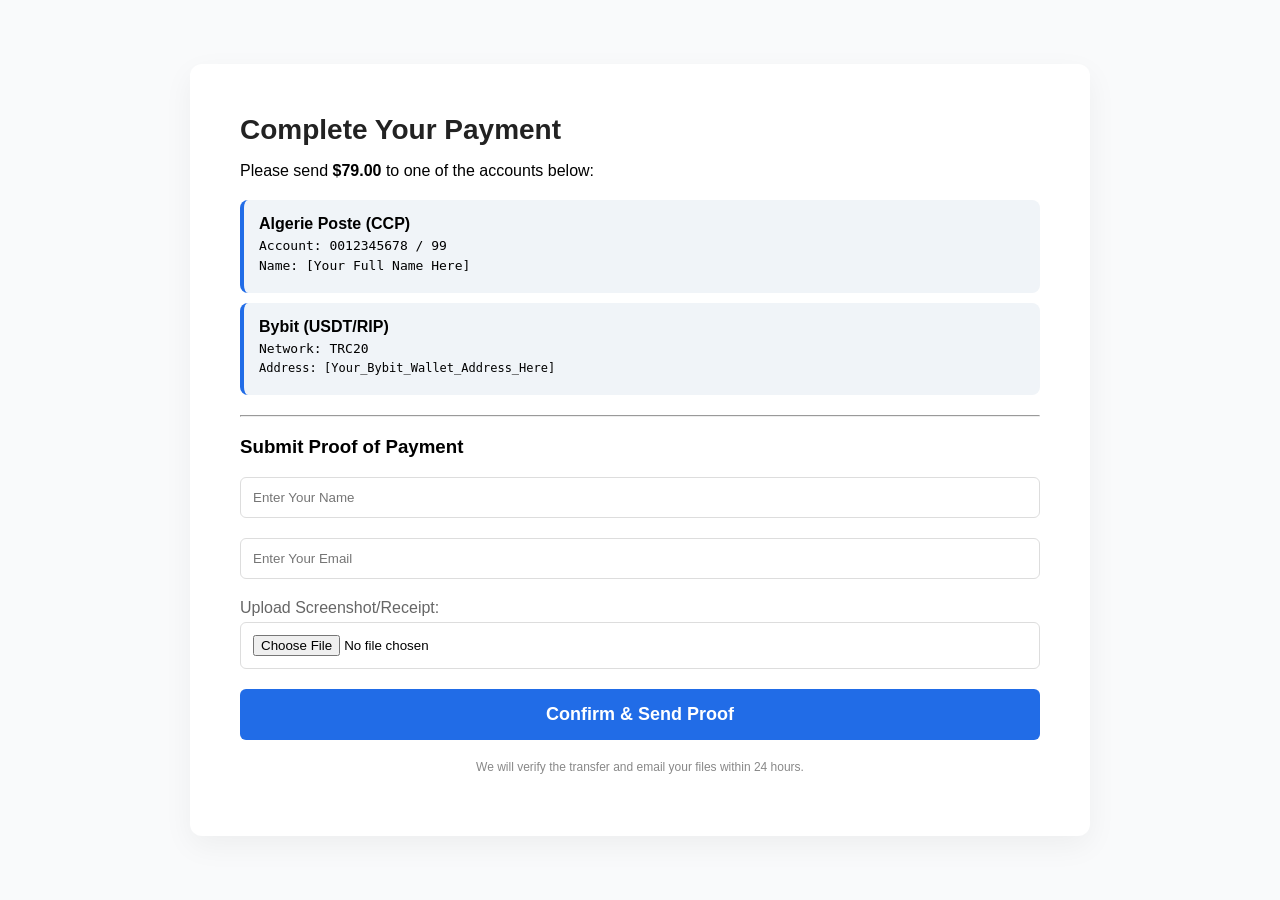
==== pay.html @ c76bdea3 "Add files via upload" ====
<!DOCTYPE html>
<html lang="en">
<head>
    <meta charset="UTF-8">
    <meta name="viewport" content="width=device-width, initial-scale=1.0">
    <title>Payment Details & Proof</title>
    <link rel="stylesheet" href="style.css">
</head>
<body>

    <div class="main-container">
        <h2>Complete Your Payment</h2>
        <p>Please send <strong>$79.00</strong> to one of the accounts below:</p>

        <div class="payment-methods">
            <div class="method-card">
                <strong>Algerie Poste (CCP)</strong>
                <p>Account: 0012345678 / 99</p>
                <p>Name: [Your Full Name Here]</p>
            </div>
            <div class="method-card">
                <strong>Bybit (USDT/RIP)</strong>
                <p>Network: TRC20</p>
                <p style="font-size: 12px; word-break: break-all;">Address: [Your_Bybit_Wallet_Address_Here]</p>
            </div>
        </div>

        <hr>

        <form action="https://formspree.io/f/xqegddaw" method="POST" enctype="multipart/form-data">
            <h3>Submit Proof of Payment</h3>
            
            <div class="input-group">
                <input type="text" name="customer_name" placeholder="Enter Your Name" required>
            </div>
            
            <div class="input-group">
                <input type="email" name="customer_email" placeholder="Enter Your Email" required>
            </div>
            
            <div class="input-group">
                <label style="display:block; margin-bottom: 5px; color: #666;">Upload Screenshot/Receipt:</label>
                <input type="file" name="payment_proof" accept="image/*" required>
            </div>

            <button type="submit" class="main-btn">Confirm & Send Proof</button>
        </form>
        
        <p style="text-align:center; font-size: 12px; color: #888; margin-top: 20px;">
            We will verify the transfer and email your files within 24 hours.
        </p>
    </div>

</body>
</html>
---- style.css ----
:root {
    --blue: #216CE7;
    --dark: #222;
    --grey: #666;
    --light-bg: #f9fafb;
}

body {
    font-family: 'Segoe UI', Tahoma, Geneva, Verdana, sans-serif;
    background-color: var(--light-bg);
    margin: 0;
    display: flex;
    justify-content: center;
    align-items: center;
    min-height: 100vh;
}

.main-container {
    background: white;
    width: 100%;
    max-width: 800px;
    padding: 50px;
    border-radius: 12px;
    box-shadow: 0 10px 30px rgba(0,0,0,0.05);
}

/* Logo */
.logo-section { display: flex; align-items: center; margin-bottom: 40px; }
.logo-stack { display: flex; flex-direction: column; margin-right: 12px; }
.logo-bar { width: 25px; height: 5px; background: #234E94; margin-bottom: 2px; border-radius: 2px; }
.logo-text { font-weight: bold; color: #234E94; line-height: 1; font-size: 18px; }

/* Grid */
.product-grid { display: grid; grid-template-columns: 1fr 1fr; gap: 40px; }

h2 { font-size: 28px; margin: 0; color: var(--dark); }
.records { color: var(--grey); margin-top: 5px; }
.price { font-size: 42px; font-weight: bold; margin: 20px 0; }
.label { font-weight: bold; margin-bottom: 10px; }

.badges { display: flex; gap: 10px; margin-bottom: 10px; }
.badge-img { height: 30px; border: 1px solid #eee; padding: 5px; border-radius: 4px; }

/* Payment Cards */
.payment-methods { margin: 20px 0; }
.method-card { background: #f0f4f8; padding: 15px; border-radius: 8px; margin-bottom: 10px; border-left: 4px solid var(--blue); }
.method-card p { margin: 5px 0; font-family: monospace; }

/* Form Elements */
.input-group { margin-bottom: 20px; }
input[type="text"], input[type="email"], input[type="file"] {
    width: 100%; padding: 12px; border: 1px solid #ddd; border-radius: 6px; box-sizing: border-box;
}

.main-btn {
    background-color: var(--blue);
    color: white; border: none; padding: 15px; width: 100%;
    font-size: 18px; font-weight: bold; border-radius: 6px; cursor: pointer; transition: 0.2s;
}
.main-btn:hover { background-color: #195ac7; }

.footer-note { text-align: center; margin-top: 40px; color: var(--grey); font-size: 14px; border-top: 1px solid #eee; padding-top: 20px; }
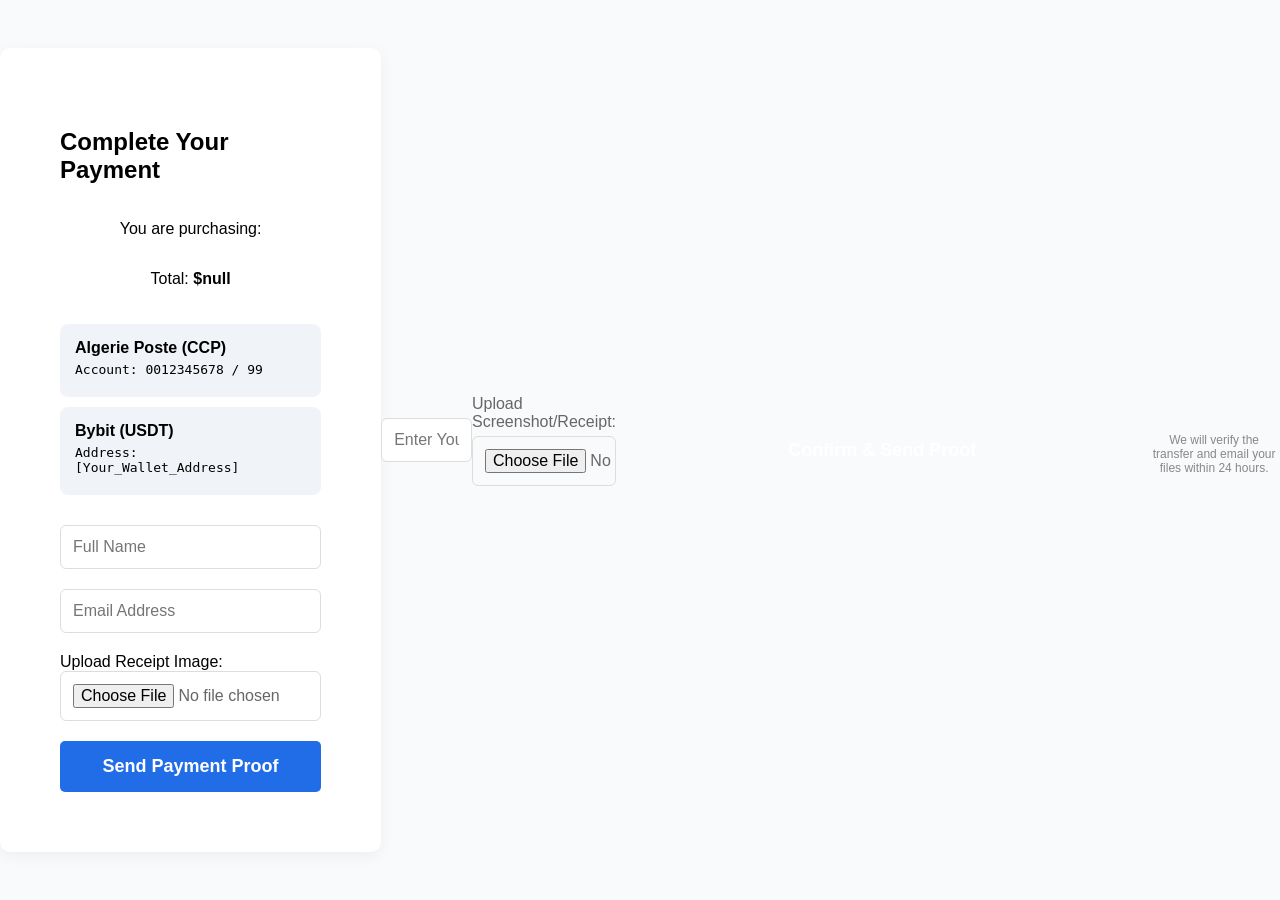
==== commit e52f5e1a: "Update pay.html" ====
--- a/pay.html
+++ b/pay.html
@@ -3,37 +3,55 @@
 <head>
     <meta charset="UTF-8">
     <meta name="viewport" content="width=device-width, initial-scale=1.0">
-    <title>Payment Details & Proof</title>
+    <title>Confirm Payment</title>
     <link rel="stylesheet" href="style.css">
 </head>
 <body>
 
     <div class="main-container">
         <h2>Complete Your Payment</h2>
-        <p>Please send <strong>$79.00</strong> to one of the accounts below:</p>
+        <p>You are purchasing: <strong id="display-name">PDF Report</strong></p>
+        <p>Total: <strong id="display-price">$0.00</strong></p>
 
         <div class="payment-methods">
             <div class="method-card">
                 <strong>Algerie Poste (CCP)</strong>
                 <p>Account: 0012345678 / 99</p>
-                <p>Name: [Your Full Name Here]</p>
             </div>
             <div class="method-card">
-                <strong>Bybit (USDT/RIP)</strong>
-                <p>Network: TRC20</p>
-                <p style="font-size: 12px; word-break: break-all;">Address: [Your_Bybit_Wallet_Address_Here]</p>
+                <strong>Bybit (USDT)</strong>
+                <p>Address: [Your_Wallet_Address]</p>
             </div>
         </div>
 
-        <hr>
+        <form action="https://formspree.io/f/xqegddaw" method="POST" enctype="multipart/form-data">
+            <input type="hidden" name="Item_Name" id="hidden-name">
+            <input type="hidden" name="Item_Price" id="hidden-price">
 
-        <form action="https://formspree.io/f/xqegddaw" method="POST" enctype="multipart/form-data">
-            <h3>Submit Proof of Payment</h3>
-            
             <div class="input-group">
-                <input type="text" name="customer_name" placeholder="Enter Your Name" required>
+                <input type="text" name="name" placeholder="Full Name" required>
             </div>
-            
+            <div class="input-group">
+                <input type="email" name="email" placeholder="Email Address" required>
+            </div>
+            <div class="input-group">
+                <label>Upload Receipt Image:</label>
+                <input type="file" name="receipt" accept="image/*" required>
+            </div>
+            <button type="submit" class="buy-button">Send Payment Proof</button>
+        </form>
+    </div>
+
+    <script>
+        // Get product details from the URL
+        const params = new URLSearchParams(window.location.search);
+        document.getElementById('display-name').innerText = params.get('product');
+        document.getElementById('display-price').innerText = "$" + params.get('price');
+        document.getElementById('hidden-name').value = params.get('product');
+        document.getElementById('hidden-price').value = params.get('price');
+    </script>
+</body>
+</html>
             <div class="input-group">
                 <input type="email" name="customer_email" placeholder="Enter Your Email" required>
             </div>
--- a/style.css
+++ b/style.css
@@ -1,39 +1,146 @@
+/* Restyled CSS for your Data Store */
+
 :root {
-    --blue: #216CE7;
-    --dark: #222;
-    --grey: #666;
-    --light-bg: #f9fafb;
+    --logo-blue: #234E94;
+    --text-dark: #222222;
+    --text-grey: #666666;
+    --btn-blue: #216CE7;
+    --btn-blue-hover: #195ac7;
+    --bg-light: #F9FAFB;
+    --border-light: #E0E0E0;
 }
 
 body {
-    font-family: 'Segoe UI', Tahoma, Geneva, Verdana, sans-serif;
-    background-color: var(--light-bg);
+    font-family: 'Segoe UI', Roboto, 'Open Sans', sans-serif;
+    background-color: var(--bg-light);
     margin: 0;
     display: flex;
     justify-content: center;
     align-items: center;
-    min-height: 100vh;
+    min-height: 100vh; /* Centers vertically */
 }
 
+/* The overall container on the page */
 .main-container {
     background: white;
-    width: 100%;
-    max-width: 800px;
-    padding: 50px;
-    border-radius: 12px;
-    box-shadow: 0 10px 30px rgba(0,0,0,0.05);
+    width: 650px; /* Made a bit smaller for a centered look */
+    padding: 60px;
+    border-radius: 10px;
+    box-shadow: 0 4px 15px rgba(0,0,0,0.05);
+    display: flex;
+    flex-direction: column;
+    align-items: center; /* Horizontally centers children */
 }
 
-/* Logo */
-.logo-section { display: flex; align-items: center; margin-bottom: 40px; }
-.logo-stack { display: flex; flex-direction: column; margin-right: 12px; }
-.logo-bar { width: 25px; height: 5px; background: #234E94; margin-bottom: 2px; border-radius: 2px; }
-.logo-text { font-weight: bold; color: #234E94; line-height: 1; font-size: 18px; }
+/* We are removing the two-column grid.
+   This code fixes the main content layout. */
+.data-product-grid {
+    display: flex;
+    flex-direction: column;
+    align-items: center;
+    text-align: center;
+    width: 100%;
+}
 
-/* Grid */
-.product-grid { display: grid; grid-template-columns: 1fr 1fr; gap: 40px; }
+/* FIX: Logo styling to match and center.
+   This removes the stacking bars for a simpler logo. */
+.logo-section {
+    display: flex;
+    align-items: center;
+    justify-content: center;
+    margin-bottom: 50px;
+    width: 100%;
+}
 
-h2 { font-size: 28px; margin: 0; color: var(--dark); }
+.logo-text {
+    font-weight: bold;
+    font-size: 20px;
+    line-height: 1.1;
+    color: var(--logo-blue);
+    letter-spacing: 0.5px;
+    text-align: center;
+}
+
+/* DELETED / CLEANED UP:
+   We are hiding/removing the old left-side text. */
+.product-info-left,
+.COVID-text-container,
+.price-tag,
+.badges-container {
+    display: none !important;
+}
+
+/* Clean up input and button area */
+.payment-info-right {
+    width: 100%;
+    max-width: 400px;
+}
+
+.form-label {
+    font-size: 18px;
+    color: var(--text-dark);
+    margin-bottom: 15px;
+    text-align: center;
+}
+
+.input-group {
+    margin-bottom: 15px;
+}
+
+.input-group input {
+    width: 100%;
+    padding: 15px;
+    border: 1px solid var(--border-light);
+    border-radius: 5px;
+    font-size: 16px;
+    color: var(--text-grey);
+    box-sizing: border-box;
+}
+
+.action-stack {
+    display: flex;
+    flex-direction: column;
+    align-items: center;
+    margin-top: 20px;
+}
+
+.secure-label {
+    color: var(--text-grey);
+    font-size: 14px;
+    margin-bottom: 10px;
+    display: flex;
+    align-items: center;
+}
+
+.secure-label i {
+    margin-right: 8px;
+}
+
+.buy-button {
+    background-color: var(--btn-blue);
+    color: white;
+    border: none;
+    border-radius: 5px;
+    font-size: 18px;
+    font-weight: bold;
+    padding: 15px;
+    cursor: pointer;
+    transition: 0.2s;
+    width: 100%;
+}
+
+.buy-button:hover {
+    background-color: var(--btn-blue-hover);
+}
+
+/* Footer note */
+.data-delivery-note {
+    text-align: center;
+    margin-top: 50px;
+    color: var(--text-grey);
+    font-size: 14px;
+    width: 100%;
+}
 .records { color: var(--grey); margin-top: 5px; }
 .price { font-size: 42px; font-weight: bold; margin: 20px 0; }
 .label { font-weight: bold; margin-bottom: 10px; }
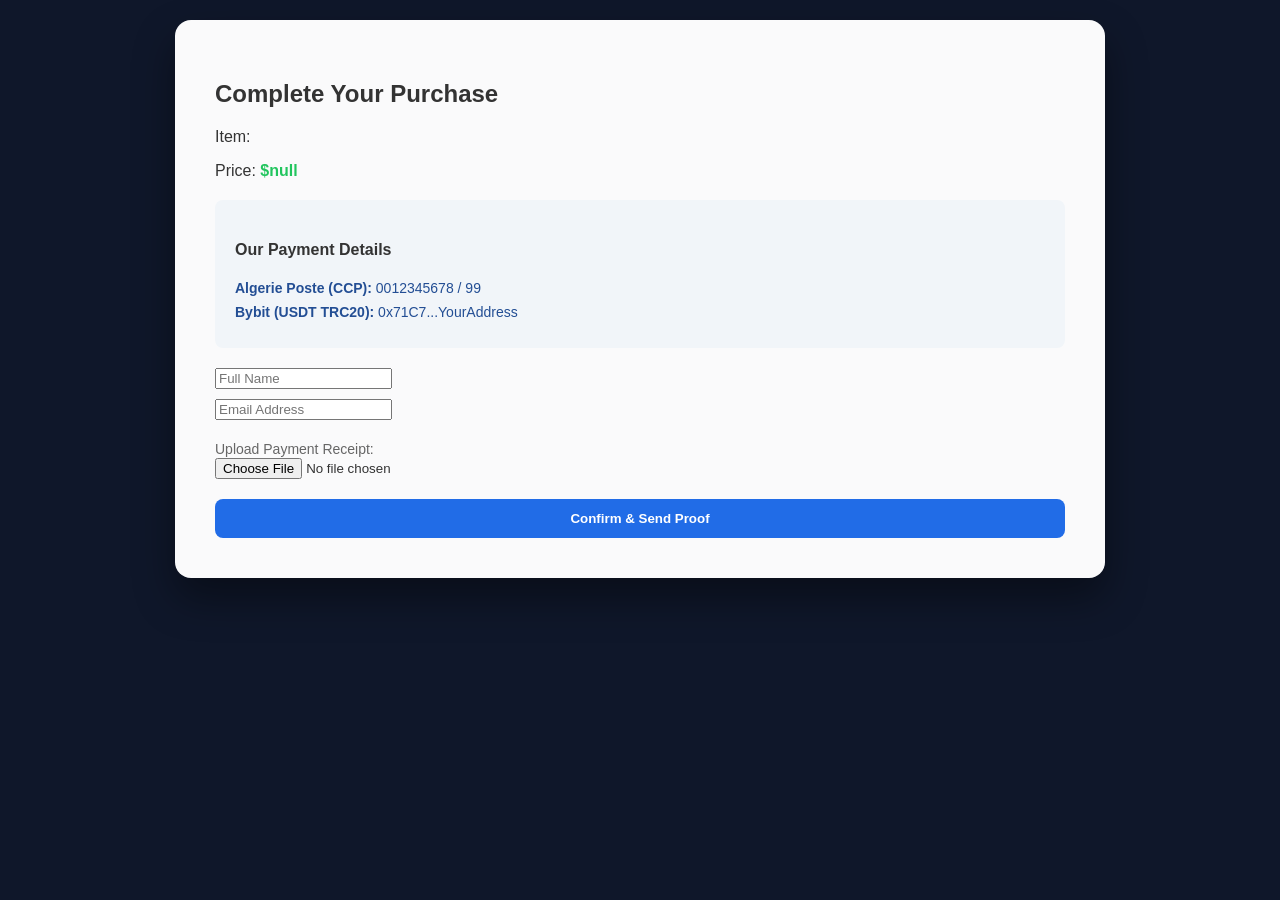
==== commit 72cd3793: "Add files via upload" ====
--- a/pay.html
+++ b/pay.html
@@ -3,71 +3,45 @@
 <head>
     <meta charset="UTF-8">
     <meta name="viewport" content="width=device-width, initial-scale=1.0">
-    <title>Confirm Payment</title>
+    <title>Confirm Payment - Epitracker</title>
     <link rel="stylesheet" href="style.css">
 </head>
-<body>
+<body style="background: var(--dark-bg);">
+    <div class="main-container">
+        <h2>Complete Your Purchase</h2>
+        <p>Item: <strong id="p-name" style="color:var(--accent-blue);">---</strong></p>
+        <p>Price: <strong id="p-price" style="color:var(--green);">---</strong></p>
 
-    <div class="main-container">
-        <h2>Complete Your Payment</h2>
-        <p>You are purchasing: <strong id="display-name">PDF Report</strong></p>
-        <p>Total: <strong id="display-price">$0.00</strong></p>
-
-        <div class="payment-methods">
-            <div class="method-card">
-                <strong>Algerie Poste (CCP)</strong>
-                <p>Account: 0012345678 / 99</p>
-            </div>
-            <div class="method-card">
-                <strong>Bybit (USDT)</strong>
-                <p>Address: [Your_Wallet_Address]</p>
-            </div>
+        <div class="contact-info">
+            <h4>Our Payment Details</h4>
+            <p><strong>Algerie Poste (CCP):</strong> 0012345678 / 99</p>
+            <p><strong>Bybit (USDT TRC20):</strong> 0x71C7...YourAddress</p>
         </div>
 
         <form action="https://formspree.io/f/xqegddaw" method="POST" enctype="multipart/form-data">
-            <input type="hidden" name="Item_Name" id="hidden-name">
-            <input type="hidden" name="Item_Price" id="hidden-price">
+            <input type="hidden" name="Selected_Product" id="h-name">
+            <input type="hidden" name="Price" id="h-price">
 
-            <div class="input-group">
-                <input type="text" name="name" placeholder="Full Name" required>
-            </div>
-            <div class="input-group">
-                <input type="email" name="email" placeholder="Email Address" required>
-            </div>
-            <div class="input-group">
-                <label>Upload Receipt Image:</label>
+            <div class="input-group"><input type="text" name="customer_name" placeholder="Full Name" required></div>
+            <div class="input-group" style="margin-top:10px;"><input type="email" name="customer_email" placeholder="Email Address" required></div>
+            
+            <div style="margin: 20px 0;">
+                <label style="font-size: 14px; color: #666;">Upload Payment Receipt:</label><br>
                 <input type="file" name="receipt" accept="image/*" required>
             </div>
-            <button type="submit" class="buy-button">Send Payment Proof</button>
+
+            <button type="submit" class="buy-button" style="width:100%; max-width: none;">Confirm & Send Proof</button>
         </form>
     </div>
 
     <script>
-        // Get product details from the URL
         const params = new URLSearchParams(window.location.search);
-        document.getElementById('display-name').innerText = params.get('product');
-        document.getElementById('display-price').innerText = "$" + params.get('price');
-        document.getElementById('hidden-name').value = params.get('product');
-        document.getElementById('hidden-price').value = params.get('price');
+        const name = params.get('product');
+        const price = params.get('price');
+        document.getElementById('p-name').innerText = name;
+        document.getElementById('p-price').innerText = "$" + price;
+        document.getElementById('h-name').value = name;
+        document.getElementById('h-price').value = price;
     </script>
 </body>
 </html>
-            <div class="input-group">
-                <input type="email" name="customer_email" placeholder="Enter Your Email" required>
-            </div>
-            
-            <div class="input-group">
-                <label style="display:block; margin-bottom: 5px; color: #666;">Upload Screenshot/Receipt:</label>
-                <input type="file" name="payment_proof" accept="image/*" required>
-            </div>
-
-            <button type="submit" class="main-btn">Confirm & Send Proof</button>
-        </form>
-        
-        <p style="text-align:center; font-size: 12px; color: #888; margin-top: 20px;">
-            We will verify the transfer and email your files within 24 hours.
-        </p>
-    </div>
-
-</body>
-</html>
--- a/style.css
+++ b/style.css
@@ -1,169 +1,87 @@
-/* Restyled CSS for your Data Store */
-
 :root {
-    --logo-blue: #234E94;
-    --text-dark: #222222;
-    --text-grey: #666666;
-    --btn-blue: #216CE7;
-    --btn-blue-hover: #195ac7;
-    --bg-light: #F9FAFB;
-    --border-light: #E0E0E0;
+    --main-blue: #234E94;
+    --accent-blue: #216CE7;
+    --dark-bg: #0f172a;
+    --green: #22c55e;
+    --white: #ffffff;
 }
 
 body {
-    font-family: 'Segoe UI', Roboto, 'Open Sans', sans-serif;
-    background-color: var(--bg-light);
+    font-family: 'Inter', sans-serif;
+    /* Attractive Dark Blue Gradient Background */
+    background: linear-gradient(135deg, #0f172a 0%, #1e293b 100%);
     margin: 0;
-    display: flex;
-    justify-content: center;
-    align-items: center;
-    min-height: 100vh; /* Centers vertically */
+    padding: 20px;
+    color: #333;
 }
 
-/* The overall container on the page */
 .main-container {
-    background: white;
-    width: 650px; /* Made a bit smaller for a centered look */
-    padding: 60px;
-    border-radius: 10px;
-    box-shadow: 0 4px 15px rgba(0,0,0,0.05);
-    display: flex;
-    flex-direction: column;
-    align-items: center; /* Horizontally centers children */
+    max-width: 850px;
+    margin: 0 auto;
+    background: rgba(255, 255, 255, 0.98);
+    padding: 40px;
+    border-radius: 16px;
+    box-shadow: 0 20px 40px rgba(0,0,0,0.4);
 }
 
-/* We are removing the two-column grid.
-   This code fixes the main content layout. */
-.data-product-grid {
-    display: flex;
-    flex-direction: column;
-    align-items: center;
-    text-align: center;
-    width: 100%;
+/* Logo Position */
+.header-section { text-align: left; margin-bottom: 30px; }
+.site-logo { height: 65px; width: auto; filter: drop-shadow(0 2px 4px rgba(0,0,0,0.1)); }
+
+/* Search Bar with Icon */
+.search-section { position: relative; margin-bottom: 30px; }
+.search-icon { position: absolute; left: 15px; top: 15px; color: #94a3b8; }
+.search-section input {
+    width: 100%; padding: 14px 14px 14px 45px;
+    border: 2px solid #e2e8f0; border-radius: 30px;
+    font-size: 16px; outline: none; transition: 0.3s;
 }
+.search-section input:focus { border-color: var(--accent-blue); box-shadow: 0 0 10px rgba(33, 108, 231, 0.2); }
 
-/* FIX: Logo styling to match and center.
-   This removes the stacking bars for a simpler logo. */
-.logo-section {
-    display: flex;
-    align-items: center;
-    justify-content: center;
-    margin-bottom: 50px;
-    width: 100%;
+/* Sections */
+.section-title { color: var(--main-blue); border-left: 5px solid var(--accent-blue); padding-left: 10px; margin: 40px 0 20px; }
+.intro-section h1 { color: var(--main-blue); }
+.intro-section p { color: #64748b; line-height: 1.6; }
+
+/* Subscription Offers */
+.offers-grid { display: grid; grid-template-columns: 1fr 1fr; gap: 20px; margin-bottom: 40px; }
+.offer-card { 
+    border: 1px solid #e2e8f0; padding: 25px; border-radius: 12px; text-align: center; position: relative;
+    transition: transform 0.3s;
 }
+.offer-card:hover { transform: translateY(-5px); }
+.offer-card.featured { border: 2px solid var(--accent-blue); background: #f8fbff; }
+.price { font-size: 32px; font-weight: bold; color: var(--main-blue); margin: 10px 0; }
+.price span { font-size: 16px; color: #64748b; }
+.offer-card ul { list-style: none; padding: 0; color: #64748b; margin-bottom: 20px; font-size: 14px; }
+.ribbon { position: absolute; top: 10px; right: 10px; background: var(--green); color: white; padding: 4px 8px; font-size: 10px; border-radius: 4px; font-weight: bold; }
 
-.logo-text {
-    font-weight: bold;
-    font-size: 20px;
-    line-height: 1.1;
-    color: var(--logo-blue);
-    letter-spacing: 0.5px;
-    text-align: center;
+/* PDF Marketplace Item - Fixed Side-by-Side */
+.pdf-card {
+    display: flex; justify-content: space-between; align-items: center;
+    padding: 20px; border-bottom: 1px solid #f1f5f9;
 }
+.pdf-info h3 { margin: 0; font-size: 17px; color: var(--dark-bg); }
+.pdf-price { color: var(--green); font-weight: bold; font-size: 20px; margin: 5px 0 0; }
 
-/* DELETED / CLEANED UP:
-   We are hiding/removing the old left-side text. */
-.product-info-left,
-.COVID-text-container,
-.price-tag,
-.badges-container {
-    display: none !important;
+/* Buttons */
+.buy-button {
+    background-color: var(--accent-blue); color: white; border: none;
+    padding: 12px 24px; border-radius: 8px; font-weight: bold; cursor: pointer;
+    transition: 0.3s; min-width: 120px;
 }
+.buy-button:hover { background-color: #195ac7; box-shadow: 0 4px 12px rgba(33, 108, 231, 0.3); }
 
-/* Clean up input and button area */
-.payment-info-right {
-    width: 100%;
-    max-width: 400px;
+/* Footer & Contact Info */
+.footer-section { margin-top: 50px; }
+.contact-info { background: #f1f5f9; padding: 20px; border-radius: 8px; margin: 20px 0; }
+.contact-info p { margin: 8px 0; font-size: 14px; color: var(--main-blue); }
+.contact-info a { color: var(--accent-blue); text-decoration: none; font-weight: bold; }
+.delivery-msg { font-style: italic; color: #94a3b8; text-align: center; font-size: 13px; }
+
+/* Mobile View Adjustments */
+@media (max-width: 600px) {
+    .offers-grid { grid-template-columns: 1fr; }
+    .pdf-card { flex-direction: column; text-align: center; gap: 15px; }
+    .main-container { padding: 20px; }
 }
-
-.form-label {
-    font-size: 18px;
-    color: var(--text-dark);
-    margin-bottom: 15px;
-    text-align: center;
-}
-
-.input-group {
-    margin-bottom: 15px;
-}
-
-.input-group input {
-    width: 100%;
-    padding: 15px;
-    border: 1px solid var(--border-light);
-    border-radius: 5px;
-    font-size: 16px;
-    color: var(--text-grey);
-    box-sizing: border-box;
-}
-
-.action-stack {
-    display: flex;
-    flex-direction: column;
-    align-items: center;
-    margin-top: 20px;
-}
-
-.secure-label {
-    color: var(--text-grey);
-    font-size: 14px;
-    margin-bottom: 10px;
-    display: flex;
-    align-items: center;
-}
-
-.secure-label i {
-    margin-right: 8px;
-}
-
-.buy-button {
-    background-color: var(--btn-blue);
-    color: white;
-    border: none;
-    border-radius: 5px;
-    font-size: 18px;
-    font-weight: bold;
-    padding: 15px;
-    cursor: pointer;
-    transition: 0.2s;
-    width: 100%;
-}
-
-.buy-button:hover {
-    background-color: var(--btn-blue-hover);
-}
-
-/* Footer note */
-.data-delivery-note {
-    text-align: center;
-    margin-top: 50px;
-    color: var(--text-grey);
-    font-size: 14px;
-    width: 100%;
-}
-.records { color: var(--grey); margin-top: 5px; }
-.price { font-size: 42px; font-weight: bold; margin: 20px 0; }
-.label { font-weight: bold; margin-bottom: 10px; }
-
-.badges { display: flex; gap: 10px; margin-bottom: 10px; }
-.badge-img { height: 30px; border: 1px solid #eee; padding: 5px; border-radius: 4px; }
-
-/* Payment Cards */
-.payment-methods { margin: 20px 0; }
-.method-card { background: #f0f4f8; padding: 15px; border-radius: 8px; margin-bottom: 10px; border-left: 4px solid var(--blue); }
-.method-card p { margin: 5px 0; font-family: monospace; }
-
-/* Form Elements */
-.input-group { margin-bottom: 20px; }
-input[type="text"], input[type="email"], input[type="file"] {
-    width: 100%; padding: 12px; border: 1px solid #ddd; border-radius: 6px; box-sizing: border-box;
-}
-
-.main-btn {
-    background-color: var(--blue);
-    color: white; border: none; padding: 15px; width: 100%;
-    font-size: 18px; font-weight: bold; border-radius: 6px; cursor: pointer; transition: 0.2s;
-}
-.main-btn:hover { background-color: #195ac7; }
-
-.footer-note { text-align: center; margin-top: 40px; color: var(--grey); font-size: 14px; border-top: 1px solid #eee; padding-top: 20px; }
